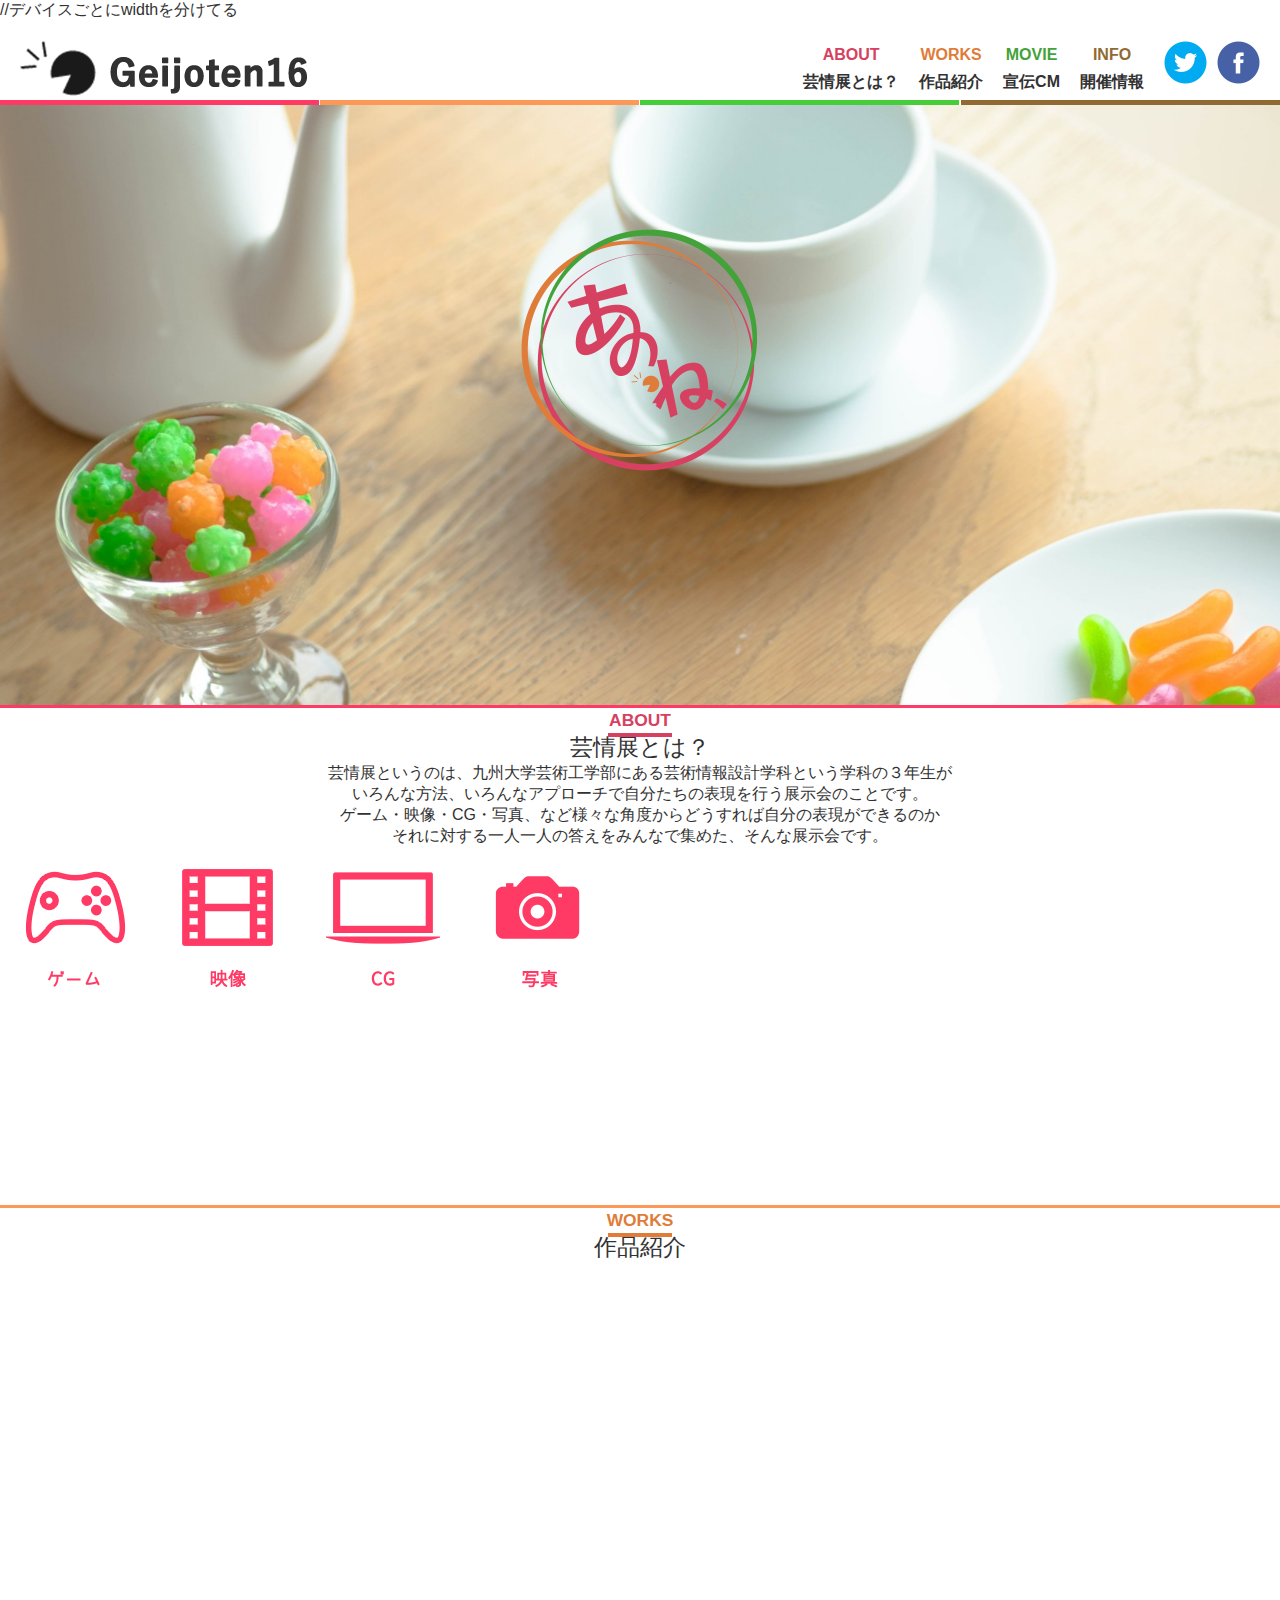
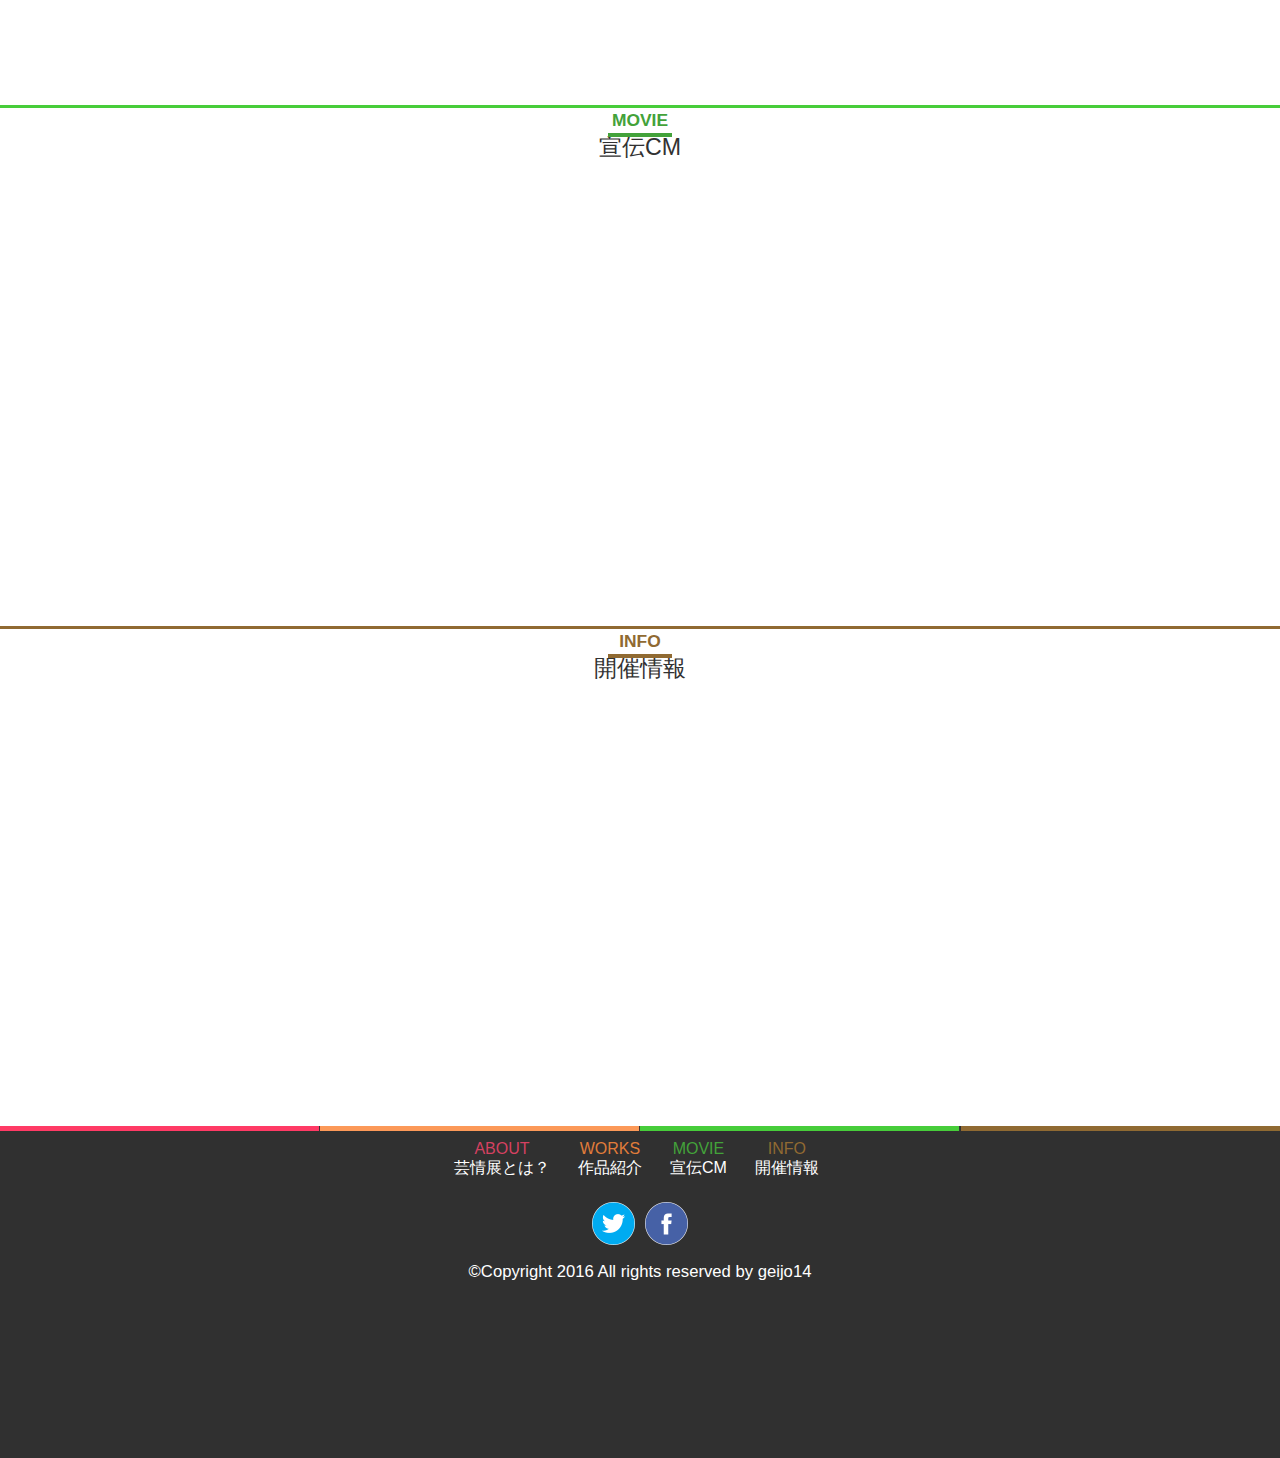
==== htdocs/index.html @ e57b0a5e "もらったフォルダ" ====
<!DOCTYPE html>
<html lang="ja">
<head>
    <meta charset="UTF-8">
    <title>「あのね、」</title>
    <meta name="viewport" content="width=device-width,initial-scale=1"> //デバイスごとにwidthを分けてる
    <link rel="stylesheet" href="common/css/reset.css">
    <link rel="stylesheet" href="common/css/common.css">
	<link rel="stylesheet" media="all" type="text/css" href="css/index.css" />
	<!-- ※デフォルトのスタイル（index.css） -->
	<link rel="stylesheet" media="all" type="text/css" href="css/tablet.css" />
	<!-- ※タブレット用のスタイル（tablet.css） -->
	<link rel="stylesheet" media="all" type="text/css" href="css/sp.css" />
	<!-- ※スマートフォン用のスタイル（sp.css） -->
	<script type="text/javascript" src="common/js/jquery.js"></script>
    <script type="text/javascript" src="js/index.js"></script>
</head>
<body>
<div class="wrap">
    <header class="clearfix">
        <h1><img src="images/h1_txt.png" alt="Geijoten" /></h1>
        <div class="snsBtn"><a href="" class="pr10"><img src="images/btn_twit.png" alt=""></a><a href=""><img src="images/btn_fb.png" alt=""></a></div>
        <nav class="headerNav">
            <ul class="clearfix">
                <li><a href="#area01"><span class="red">ABOUT</span><br />芸情展とは？</a></li>
                <li><a href="#area02"><span class="orange">WORKS</span><br />作品紹介</a></li>
                <li><a href="#area03"><span class="green">MOVIE</span><br />宣伝CM</a></li>
                <li><a href="#area04"><span class="brown">INFO</span><br />開催情報</a></li>
            </ul>
        </nav>
    </header>
    <div id="top">
    	<img src="images/logo.png" alt="" class="logo" width="250" />
    </div>
    <div id="contentsArea">
           <div id="area01" class="bgLine">
            <h2><span class="red">ABOUT</span><br />芸情展とは？</h2>
            
            
            <p class="text">芸情展というのは、九州大学芸術工学部にある芸術情報設計学科という学科の３年生が<br />いろんな方法、いろんなアプローチで自分たちの表現を行う展示会のことです。</p>
            
            <p class="text">ゲーム・映像・CG・写真、など様々な角度からどうすれば自分の表現ができるのか<br />それに対する一人一人の答えをみんなで集めた、そんな展示会です。</p>
            
            
            <ul>
                <li>
                    <img src="images/area1_img_01.png" alt="">
                </li>
                <li>
                    <img src="images/area1_img_02.png" alt="">
                </li>
                <li>
                    <img src="images/area1_img_03.png" alt="">
                </li>
                <li>
                    <img src="images/area1_img_04.png" alt="">
                </li>
                
            </ul>
            
            
		   </div>
           <div id="area02" class="bgLine">
            <h2><span class="orange">WORKS</span><br />作品紹介</h2>
            
            
            
            
            
            
            
            
            
		   </div>
           <div id="area03" class="bgLine">
            <h2><span class="green">MOVIE</span><br />宣伝CM</h2>
            
            
            
            
            
            
            
            
		   </div>
       	　　<div id="area04" class="bgLine">
            <h2><span class="brown">INFO</span><br />開催情報</h2>
            
            
            
            
            
            
            
            
            
		    </div>
        </div>
   <footer>
        <nav class="footerNav">
            <ul class="clearfix">
                <li><a href="#area01"><span class="red">ABOUT</span><br />芸情展とは？</a></li>
                <li><a href="#area02"><span class="orange">WORKS</span><br />作品紹介</a></li>
                <li><a href="#area03"><span class="green">MOVIE</span><br />宣伝CM</a></li>
                <li><a href="#area04"><span class="brown">INFO</span><br />開催情報</a></li>
            </ul>
        </nav>
        <div class="snsBtn"><a href="" class="pr10"><img src="images/btn_twit.png" alt=""></a><a href=""><img src="images/btn_fb.png" alt=""></a></div>
        <p class="copy"><small>&copy;Copyright 2016 All rights reserved by geijo14</small></p>
	</footer>
</div>
</body>
</html>
---- htdocs/common/css/common.css ----
/**-----------------------**/

.pr10 {
	padding-right: 10px;
}
body {
	font-family: YuGothic, '游ゴシック', "ヒラギノ角ゴ Pro W3", "Hiragino Kaku Gothic Pro", "メイリオ", Meiryo, Osaka, "ＭＳ Ｐゴシック", "MS PGothic", sans-serif;
    color: #323232;
}
.wrap {
	width: 100%;
}
a {
    text-decoration: none;
	color: #323232;
}
a:hover {
    opacity: 0.7;
}
.wrap {
    width: 100%;
}
h2 {
    text-align: center;
	font-size: 145%;
}
h2 span {
    font-size: 75%;
    text-align: center;
    margin-bottom: 50px;
    font-weight: bold;
    position: relative;
}
h2 span:after {
    content: '';
    position: absolute;
    width: 60px;
    bottom: -7px;
    left: 50%;
    margin-left: -32px;
}
h2 span.red:after {
	border: 2px solid #d64161;
}
h2 span.orange:after {
	border: 2px solid #e07c3a;
}
h2 span.green:after {
	border: 2px solid #43a23a;
}
h2 span.brown:after {
	border: 2px solid #906a32;
}
.red {color: #d64161;}
.orange {color: #e07c3a;}
.green {color: #43a23a;}
.brown {color: #906a32;}


.text{
    text-align: center;
}

#area01 li{
    display: inline;
    width: 150px;
    height: 150px;
}

/**clear
-----------------------**/
.clearfix:after {
    content:".";
    display:block; 
    height:0; 
    clear:both; 
    visibility:hidden; 
    font-size: .1em;
}
.clearfix { 
    display:inline-block;
}

/**header
-----------------------**/
header {
    padding-top: 20px;
	width: 100%;
	background-image: url(../../images/header_line.png);
	background-size: contain;
	background-position: bottom;
	background-repeat: no-repeat;
	vertical-align: bottom;
}
h1 {
    font-size: 133%;
    float: left;
    line-height: 32px;
    font-weight: bold;
}
.headerNav {
    float: right;
}
.headerNav ul li {
    float: left;
	text-align: center;
	vertical-align: middle;
	padding-right: 20px;
	line-height: 1.7em;
	font-weight: bold;
}
header .snsBtn {
	float: right;
	padding-right: 20px;
}

/**top
-----------------------**/
#top {
	height: 600px;
	background-repeat: no-repeat;
	background-size: cover;
	background-position: center;
	background-image: url(../../images/main_bg.jpg);
	position: relative;
}
.logo {
	position: absolute;
	top: 120px;
	left: 50%;
	margin-left: -125px;
}

/**bgLine
-----------------------**/
.bgLine {
	background-position: top;
	background-attachment: scroll, fixed;
	background-repeat: no-repeat;
	background-size: contain;
	height: 500px;
}

/**area01
-----------------------**/
#area01 {
	background-image: url(../../images/area01_line.png), url(../../images/area01_line.png);
	z-index: 100;
}













/**area02
-----------------------**/
#area02 {
	background-image: url(../../images/area02_line.png),url(../../images/area02_line.png);
	z-index: 200;
}














/**area03
-----------------------**/
#area03 {
	background-image: url(../../images/area03_line.png), url(../../images/area03_line.png);
	z-index: 300;
}














/**area04
-----------------------**/
#area04 {
	background-image: url(../../images/area04_line.png), url(../../images/area04_line.png);
	z-index: 400;
}


















/**footer
-----------------------**/
footer {
    width: 100%;
    height: 332px;
    background-color: #303030;
    position: relative;
	background-image: url(../../images/header_line.png);
	background-position: top;
	background-size: contain;
	background-repeat: no-repeat;
	color: #ffffff;
}
.footerNav {
	width: 400px;
	margin: 0 auto;
}
.footerNav li {
    float: left;
    padding: 14px;
	text-align: center;
}
.footerNav a {
    text-decoration: none;
	color: #ffffff;
}
footer .snsBtn {
	width: 96px;
	margin: 0 auto;
}
.copy {
    text-align: center;
    padding-top: 10px;
    font-size: 20px;
}
---- htdocs/css/index.css ----
@media screen and (min-width: 769px){
h1 {
	padding-left: 20px;
}
	
}
---- htdocs/css/tablet.css ----
@media screen and (max-width: 768px){
	img{
	max-width: 100%;
	height: auto;
	width /***/:auto;　
	}

	
}
---- htdocs/css/sp.css ----
@media screen and (max-width:640px){

img{
	max-width: 100%;
	height: auto;
	width /***/:auto;　
}
header {
	padding: 10px 0;
}
h1 {
	padding-left: 10px;
}
header,
footer,
#contentsArea div {
	background-size: 100% 2px;
}
.headerNav {
	display: none;
}
header .snsBtn {
	display: none;
}
h1 img {
	width: 65%;
}
.logo {
	width: 50%;
}

	
h2 span.red:after {
	border: 1px solid #d64161;
}
h2 span.orange:after {
	border: 1px solid #e07c3a;
}
h2 span.green:after {
	border: 1px solid #43a23a;
}
h2 span.brown:after {
	border: 1px solid #906a32;
}
.footerNav {
    width: 80%;
	padding-top: 30px;
}
.footerNav li {
    font-size: 70%;
    padding: 7px;
    text-align: center;
}
.copy {
	font-size: 80%;
}
}
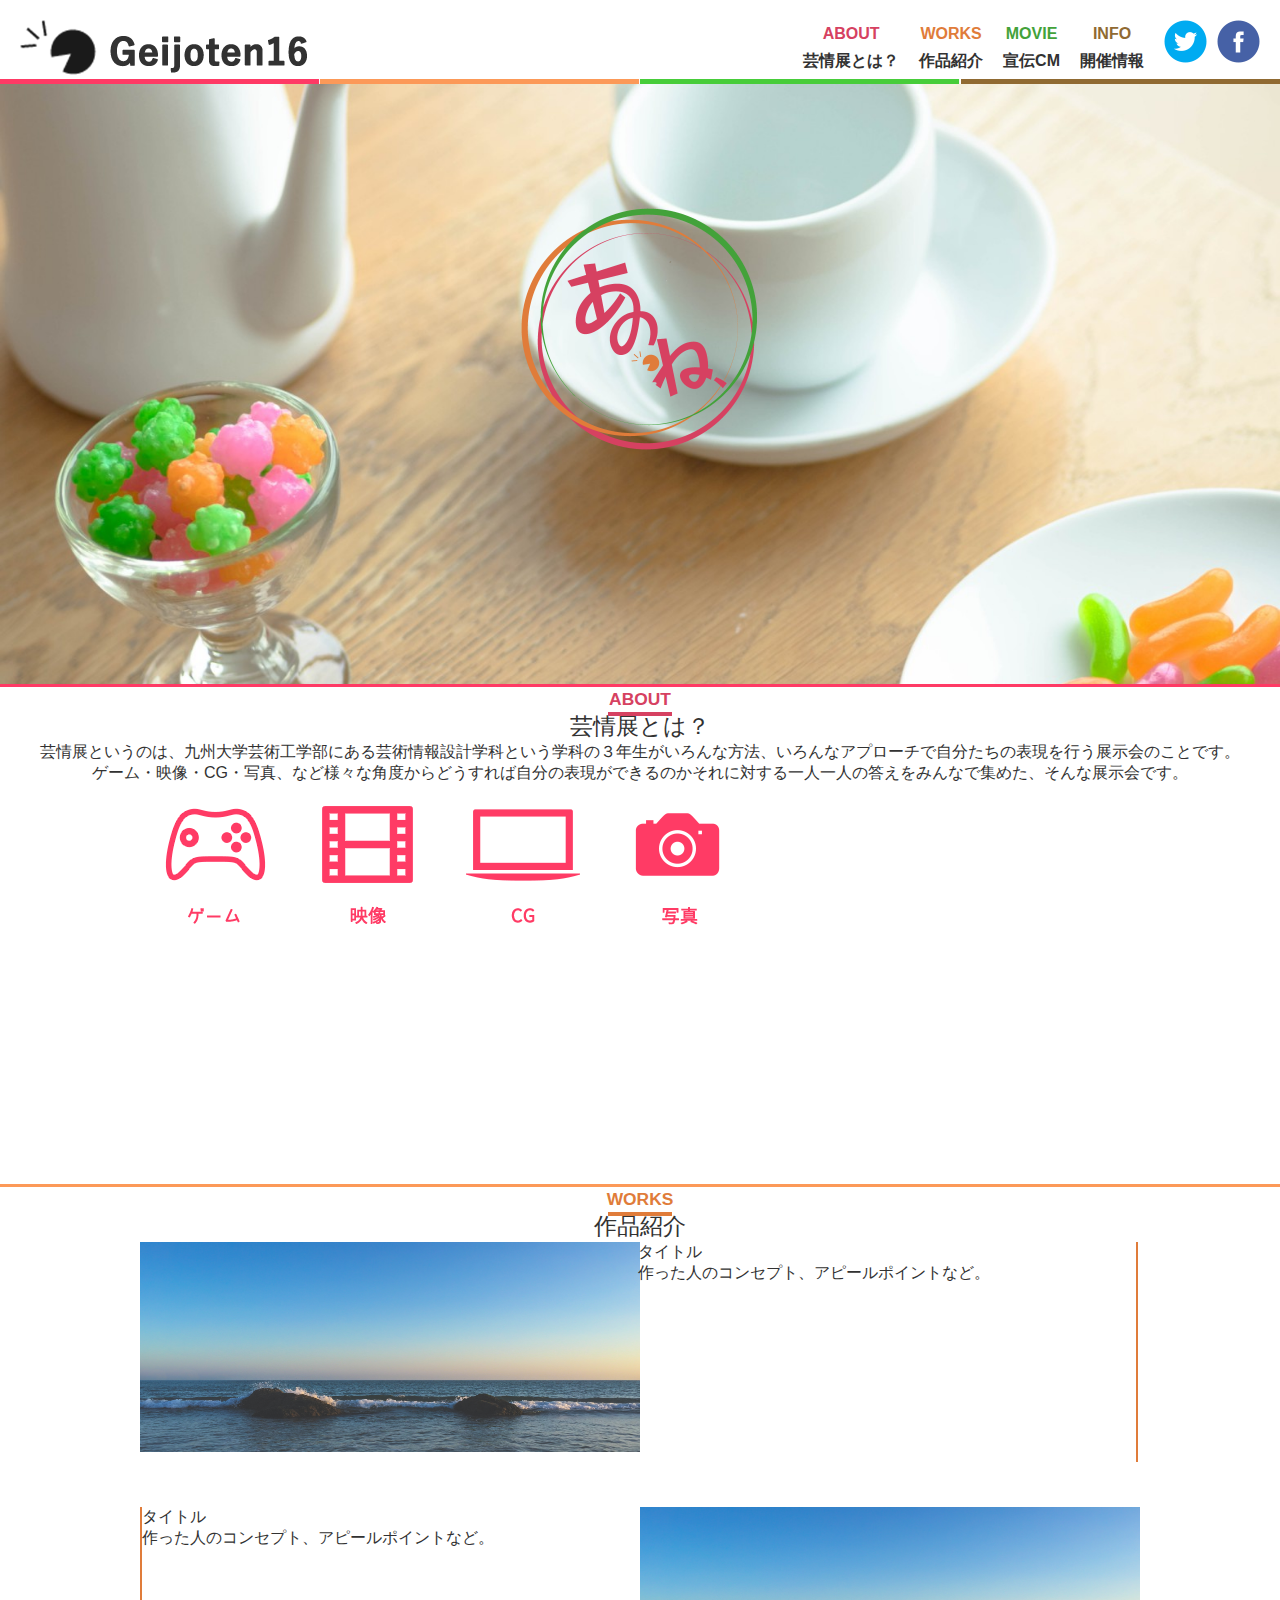
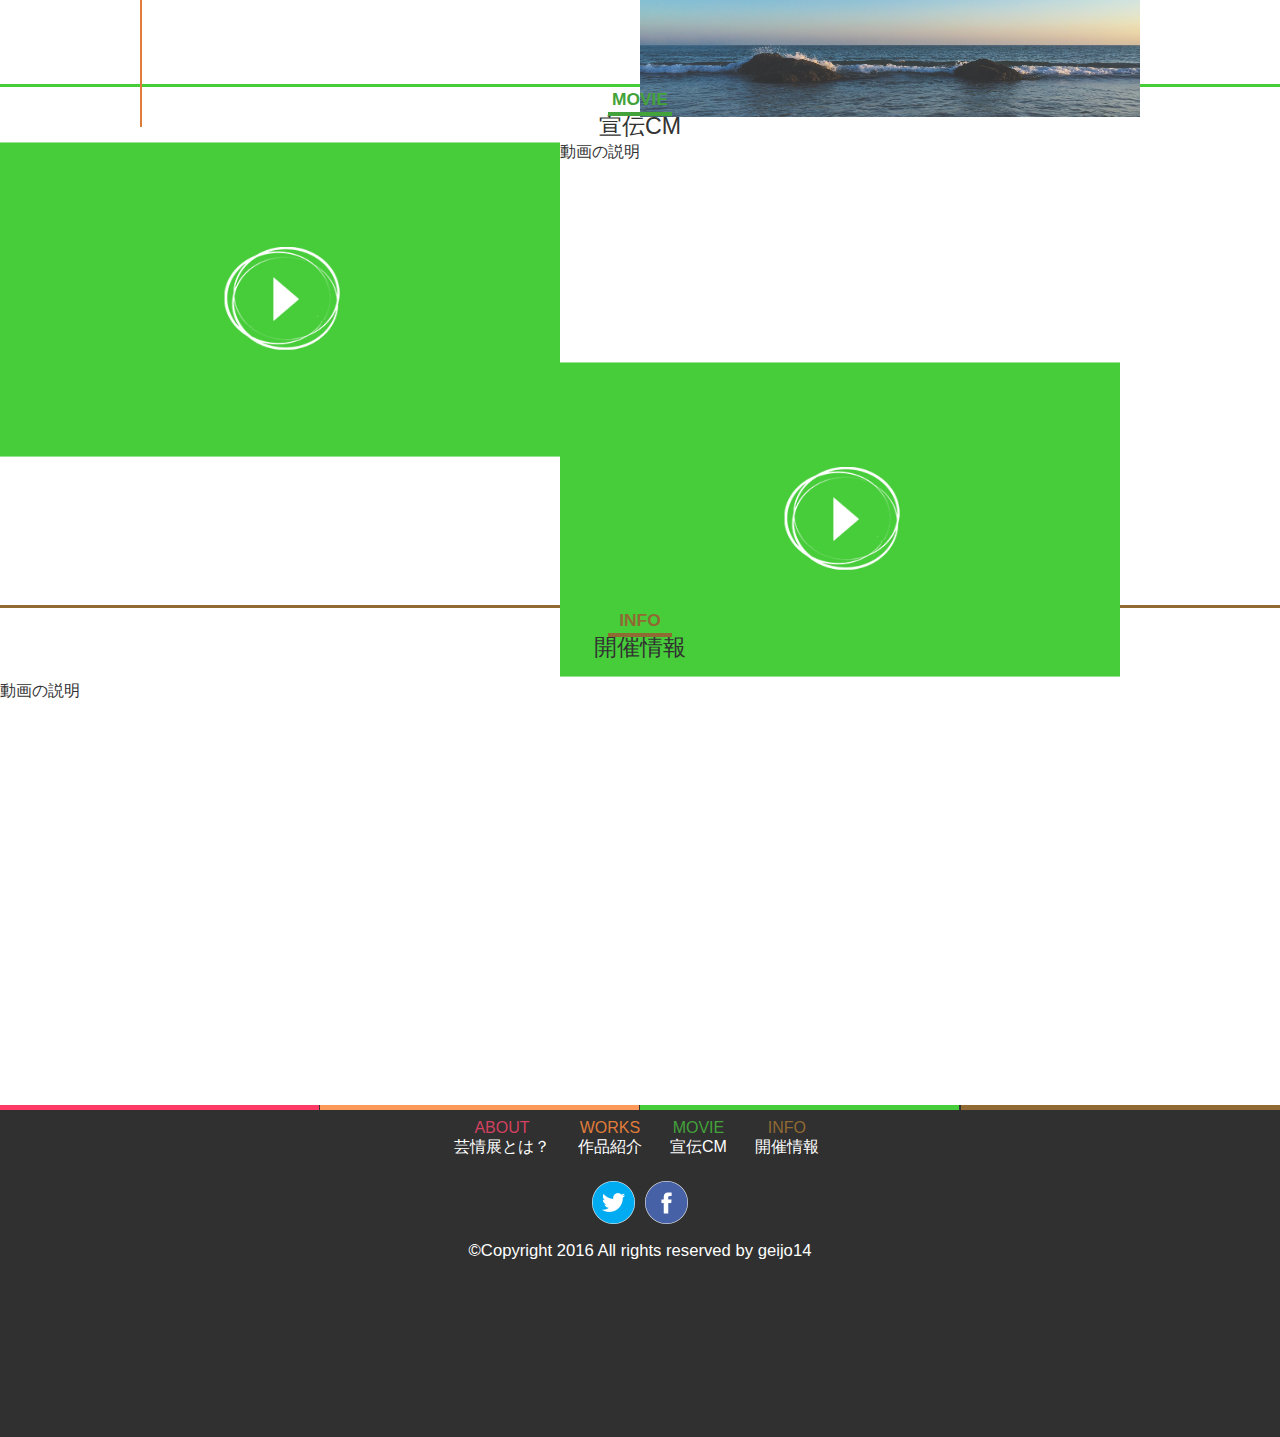
==== commit 48fdc955: "まーくんの変更を追加" ====
--- a/htdocs/index.html
+++ b/htdocs/index.html
@@ -3,7 +3,7 @@
 <head>
     <meta charset="UTF-8">
     <title>「あのね、」</title>
-    <meta name="viewport" content="width=device-width,initial-scale=1"> //デバイスごとにwidthを分けてる
+    <meta name="viewport" content="width=device-width,initial-scale=1">
     <link rel="stylesheet" href="common/css/reset.css">
     <link rel="stylesheet" href="common/css/common.css">
 	<link rel="stylesheet" media="all" type="text/css" href="css/index.css" />
@@ -37,12 +37,12 @@
             <h2><span class="red">ABOUT</span><br />芸情展とは？</h2>
             
             
-            <p class="text">芸情展というのは、九州大学芸術工学部にある芸術情報設計学科という学科の３年生が<br />いろんな方法、いろんなアプローチで自分たちの表現を行う展示会のことです。</p>
+            <p class="text">芸情展というのは、九州大学芸術工学部にある芸術情報設計学科という学科の３年生がいろんな方法、いろんなアプローチで自分たちの表現を行う展示会のことです。</p>
             
-            <p class="text">ゲーム・映像・CG・写真、など様々な角度からどうすれば自分の表現ができるのか<br />それに対する一人一人の答えをみんなで集めた、そんな展示会です。</p>
+            <p class="text">ゲーム・映像・CG・写真、など様々な角度からどうすれば自分の表現ができるのかそれに対する一人一人の答えをみんなで集めた、そんな展示会です。</p>
             
             
-            <ul>
+            <ul class="m-auto">
                 <li>
                     <img src="images/area1_img_01.png" alt="">
                 </li>
@@ -57,13 +57,33 @@
                 </li>
                 
             </ul>
-            
-            
 		   </div>
+          
+          
+          
            <div id="area02" class="bgLine">
             <h2><span class="orange">WORKS</span><br />作品紹介</h2>
             
-            
+            <dl class="m-auto">
+                
+                    <dt>
+                        <img src="images/works_photo.jpg" alt="" width="500px" height="210px">
+                    </dt>
+                    <dd class="b-right">
+                        <h3>タイトル</h3>
+                        <p>作った人のコンセプト、アピールポイントなど。</p>
+                    </dd>
+                
+                <div class="mt45">
+                    <dt class="b-left">
+                        <h3>タイトル</h3>
+                        <p>作った人のコンセプト、アピールポイントなど。</p>
+                    </dt>
+                    <dd>
+                        <img src="images/works_photo.jpg" alt="" width="500px" height="210px">
+                    </dd>
+                </div>
+            </dl>
             
             
             
@@ -75,7 +95,18 @@
            <div id="area03" class="bgLine">
             <h2><span class="green">MOVIE</span><br />宣伝CM</h2>
             
-            
+            <dl class="m-auto clearfix">
+                <dt class="clearfix">
+                    <img src="images/area3_img_01.png" alt="" width="560px" height="315px">
+                </dt>
+                <dd>動画の説明</dd>
+                
+                <dt>
+                    <img src="images/area3_img_01.png" alt="" width="560px" height="315px">
+                </dt>
+                <dd>動画の説明</dd>
+                
+            </dl>
             
             
             
--- a/htdocs/common/css/common.css
+++ b/htdocs/common/css/common.css
@@ -61,11 +61,14 @@
     text-align: center;
 }
 
-#area01 li{
-    display: inline;
-    width: 150px;
-    height: 150px;
-}
+.m-auto{
+    margin: 0 auto;
+}
+
+#contentsArea{
+   
+}
+
 
 /**clear
 -----------------------**/
@@ -139,6 +142,7 @@
 	background-repeat: no-repeat;
 	background-size: contain;
 	height: 500px;
+    width:100%;
 }
 
 /**area01
@@ -148,8 +152,13 @@
 	z-index: 100;
 }
 
-
-
+#area01 ul{
+    width:1000px;
+}
+
+#area01 li{
+    display: inline-block;
+}
 
 
 
@@ -167,14 +176,27 @@
 	z-index: 200;
 }
 
-
-
-
-
-
-
-
-
+#area02 dt,dd{
+    width: 498px;
+    height: 220px;
+    float: left;
+}
+
+#area02 dl{
+    width: 1000px; 
+}
+
+.b-left{
+    border-left: 2px solid #e07c3a;
+}
+.b-right{
+    border-right: 2px solid #e07c3a;
+}
+
+.mt45{
+    margin-top: 45px;    
+    display: inline-block;
+}
 
 
 
@@ -185,9 +207,15 @@
 #area03 {
 	background-image: url(../../images/area03_line.png), url(../../images/area03_line.png);
 	z-index: 300;
-}
-
-
+    
+}
+
+
+
+#area03 dt, #area03 dd{
+    display: inline-block;
+    float: left;
+}
 
 
 
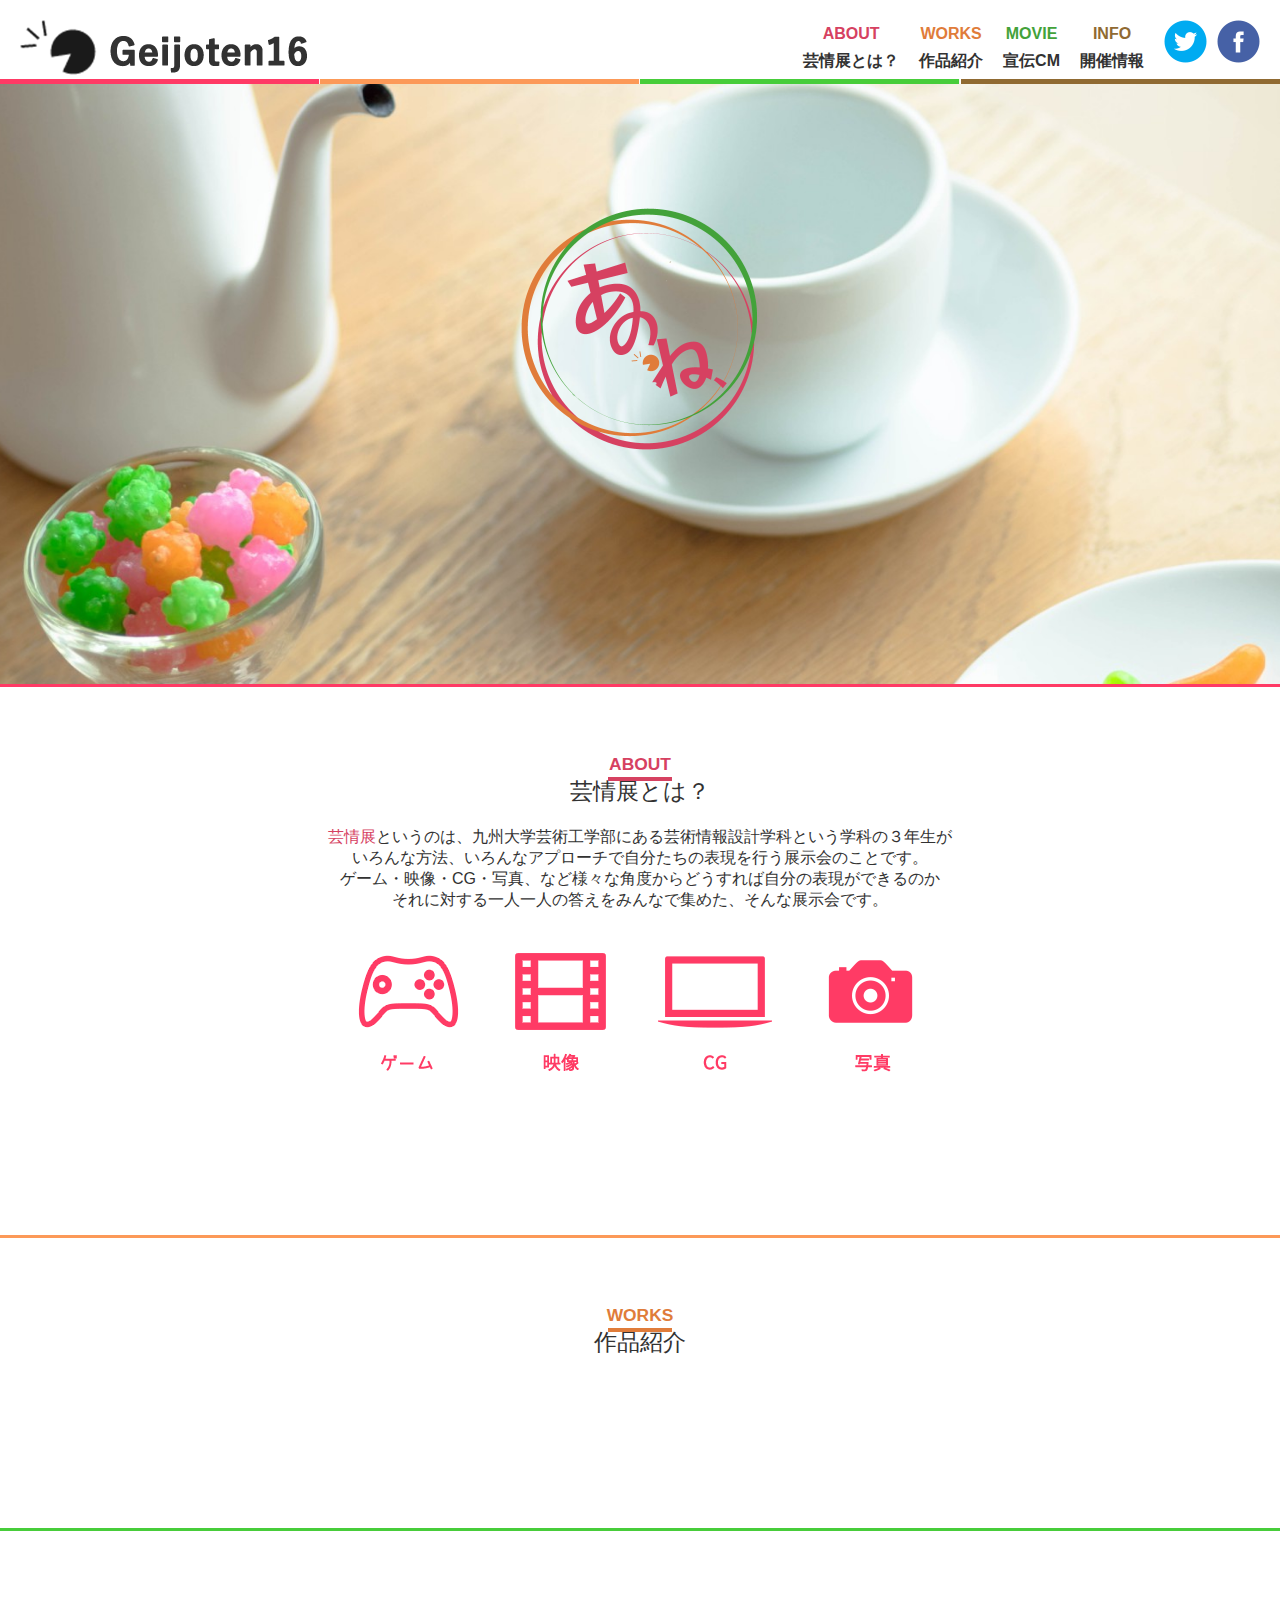
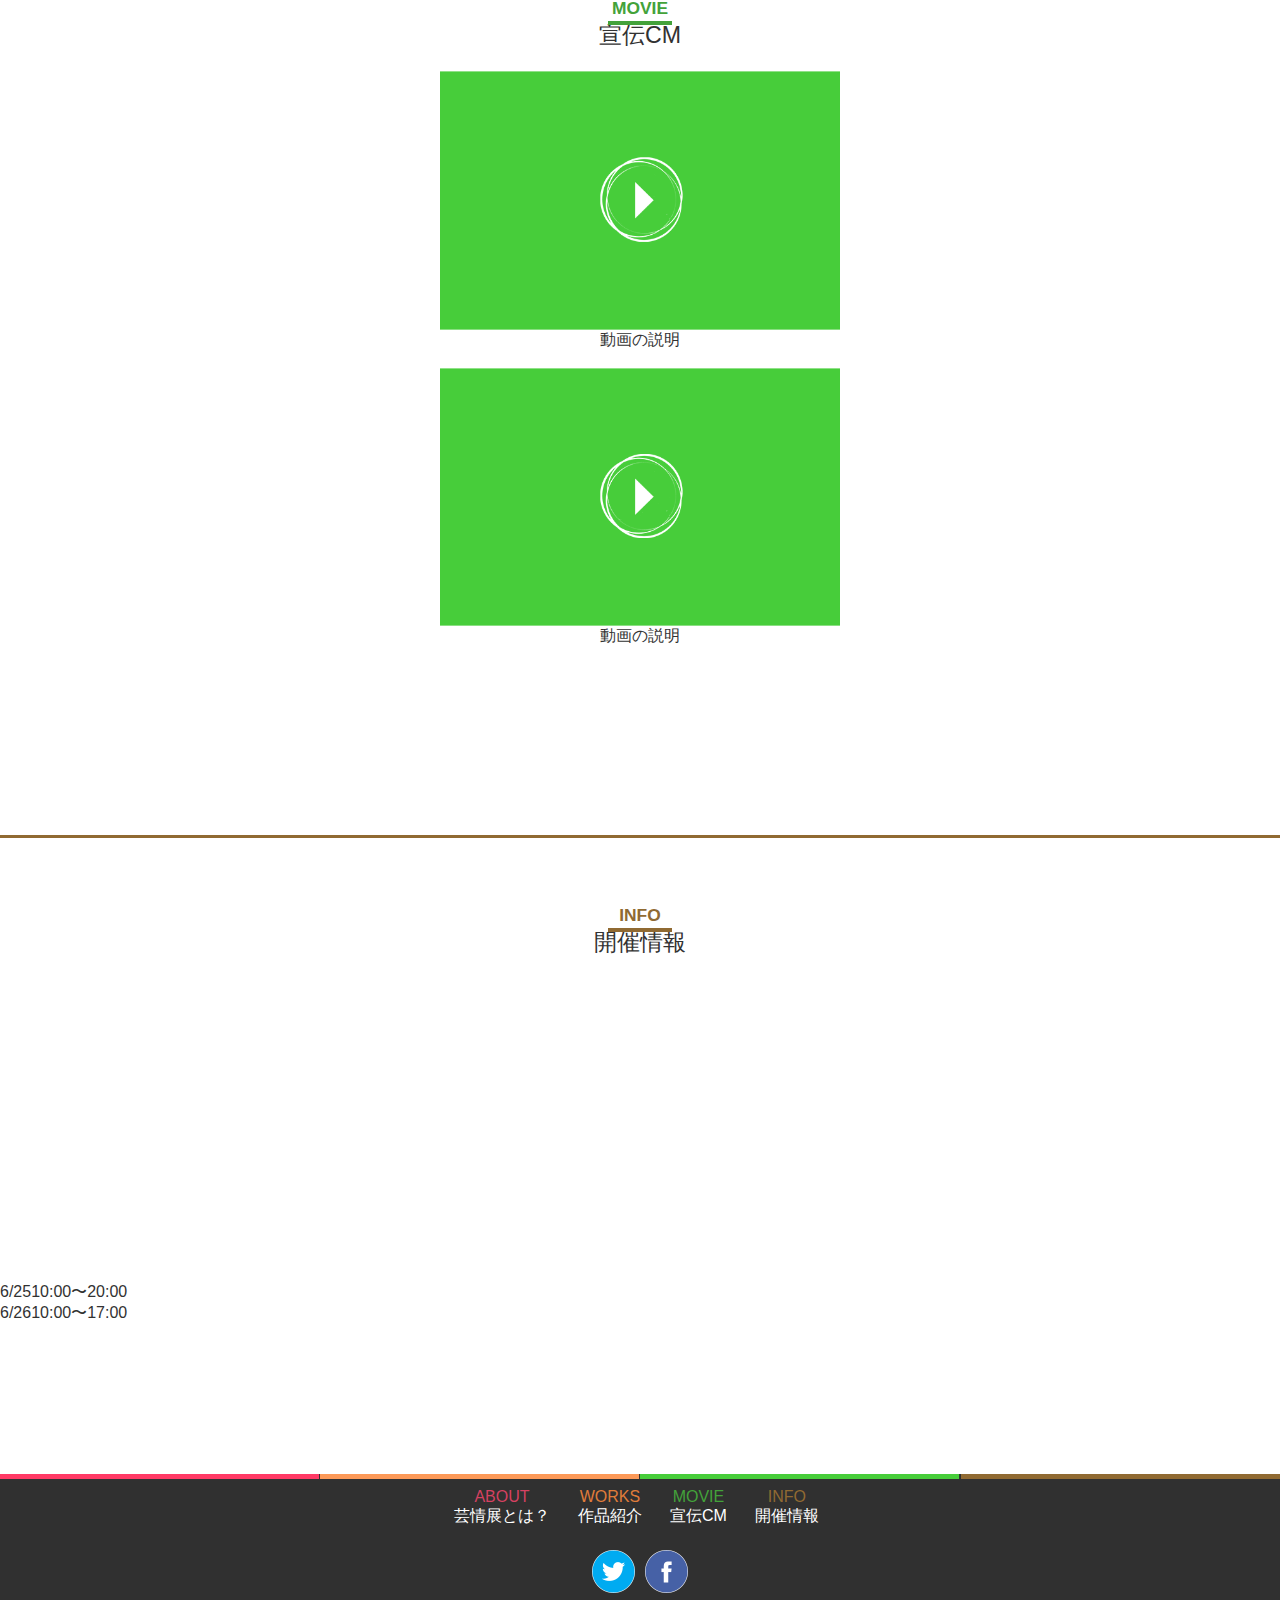
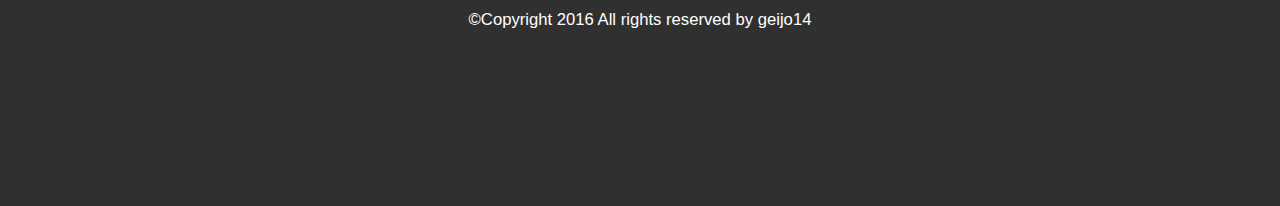
==== commit f97f7ed4: "今まで作業した分" ====
--- a/htdocs/index.html
+++ b/htdocs/index.html
@@ -37,12 +37,11 @@
             <h2><span class="red">ABOUT</span><br />芸情展とは？</h2>
             
             
-            <p class="text">芸情展というのは、九州大学芸術工学部にある芸術情報設計学科という学科の３年生がいろんな方法、いろんなアプローチで自分たちの表現を行う展示会のことです。</p>
-            
-            <p class="text">ゲーム・映像・CG・写真、など様々な角度からどうすれば自分の表現ができるのかそれに対する一人一人の答えをみんなで集めた、そんな展示会です。</p>
+            <p class="text"><span class="red">芸情展</span>というのは、九州大学芸術工学部にある芸術情報設計学科という学科の３年生が<br>いろんな方法、いろんなアプローチで自分たちの表現を行う展示会のことです。
+            <p class="text">ゲーム・映像・CG・写真、など様々な角度からどうすれば自分の表現ができるのか<br>それに対する一人一人の答えをみんなで集めた、そんな展示会です。</p>
             
             
-            <ul class="m-auto">
+            <ul class="area01_img">
                 <li>
                     <img src="images/area1_img_01.png" alt="">
                 </li>
@@ -64,50 +63,19 @@
            <div id="area02" class="bgLine">
             <h2><span class="orange">WORKS</span><br />作品紹介</h2>
             
-            <dl class="m-auto">
-                
-                    <dt>
-                        <img src="images/works_photo.jpg" alt="" width="500px" height="210px">
-                    </dt>
-                    <dd class="b-right">
-                        <h3>タイトル</h3>
-                        <p>作った人のコンセプト、アピールポイントなど。</p>
-                    </dd>
-                
-                <div class="mt45">
-                    <dt class="b-left">
-                        <h3>タイトル</h3>
-                        <p>作った人のコンセプト、アピールポイントなど。</p>
-                    </dt>
-                    <dd>
-                        <img src="images/works_photo.jpg" alt="" width="500px" height="210px">
-                    </dd>
-                </div>
-            </dl>
-            
-            
-            
-            
-            
-            
-            
 		   </div>
            <div id="area03" class="bgLine">
-            <h2><span class="green">MOVIE</span><br />宣伝CM</h2>
-            
-            <dl class="m-auto clearfix">
-                <dt class="clearfix">
-                    <img src="images/area3_img_01.png" alt="" width="560px" height="315px">
-                </dt>
-                <dd>動画の説明</dd>
-                
-                <dt>
-                    <img src="images/area3_img_01.png" alt="" width="560px" height="315px">
-                </dt>
-                <dd>動画の説明</dd>
-                
-            </dl>
-            
+            <h2><span class="green">MOVIE</span><br />宣伝CM</h2>            
+               <ul class="movie">
+               	<li>
+               		<img src="images/area3_img_01.png" width="400px" alt="">
+               		<span class="movieTit">動画の説明</span>
+                </li>
+               	<li>
+               		<img src="images/area3_img_01.png" width="400px" alt="">
+               		<span class="movieTit">動画の説明</span>
+               	</li>
+               </ul>
             
             
             
@@ -116,8 +84,17 @@
 		   </div>
        	　　<div id="area04" class="bgLine">
             <h2><span class="brown">INFO</span><br />開催情報</h2>
-            
-            
+            <div class="mapArea">
+				<div class="map">
+					<iframe src="https://www.google.com/maps/embed?pb=!1m18!1m12!1m3!1d3324.758526374989!2d130.42567426461056!3d33.559649730742805!2m3!1f0!2f0!3f0!3m2!1i1024!2i768!4f13.1!3m3!1m2!1s0x3541910316cc5749%3A0xd63bec90c025e4ee!2z44CSODE1LTAwMzMg56aP5bKh55yM56aP5bKh5biC5Y2X5Yy65aSn5qmL77yR5LiB55uu77yT4oiS77yS77yXIOS5neW3nuWkp-WtpuWkp-api-OCteODhuODqeOCpOODiA!5e0!3m2!1sja!2sjp!4v1464620823071" width="400" height="300" frameborder="0" style="border:0" allowfullscreen></iframe>
+				</div>
+           		<div class="textArea">
+           			<ul>
+						<li><span>6/25</span>10:00〜20:00</li>
+						<li><span>6/26</span>10:00〜17:00</li>
+           			</ul>
+           		</div>
+            </div>
             
             
             
--- a/htdocs/common/css/common.css
+++ b/htdocs/common/css/common.css
@@ -1,3 +1,7 @@
+html {
+	width: 100%;
+	height: 100%;
+}
 /**-----------------------**/
 
 .pr10 {
@@ -23,6 +27,7 @@
 h2 {
     text-align: center;
 	font-size: 145%;
+	padding: 65px 0 20px 0;
 }
 h2 span {
     font-size: 75%;
@@ -57,18 +62,9 @@
 .brown {color: #906a32;}
 
 
-.text{
-    text-align: center;
-}
-
-.m-auto{
-    margin: 0 auto;
-}
-
-#contentsArea{
-   
-}
-
+.text {
+    text-align: center;
+}
 
 /**clear
 -----------------------**/
@@ -94,6 +90,8 @@
 	background-position: bottom;
 	background-repeat: no-repeat;
 	vertical-align: bottom;
+	background-color: #ffffff;
+	z-index: 600;
 }
 h1 {
     font-size: 133%;
@@ -126,6 +124,7 @@
 	background-position: center;
 	background-image: url(../../images/main_bg.jpg);
 	position: relative;
+	background-attachment: fixed;
 }
 .logo {
 	position: absolute;
@@ -141,8 +140,8 @@
 	background-attachment: scroll, fixed;
 	background-repeat: no-repeat;
 	background-size: contain;
-	height: 500px;
     width:100%;
+	padding-bottom: 150px;
 }
 
 /**area01
@@ -151,12 +150,12 @@
 	background-image: url(../../images/area01_line.png), url(../../images/area01_line.png);
 	z-index: 100;
 }
-
-#area01 ul{
-    width:1000px;
-}
-
-#area01 li{
+.area01_img {
+    width:615px;
+	margin: 0 auto;
+	padding-top: 20px;
+}
+#area01 li {
     display: inline-block;
 }
 
@@ -176,29 +175,6 @@
 	z-index: 200;
 }
 
-#area02 dt,dd{
-    width: 498px;
-    height: 220px;
-    float: left;
-}
-
-#area02 dl{
-    width: 1000px; 
-}
-
-.b-left{
-    border-left: 2px solid #e07c3a;
-}
-.b-right{
-    border-right: 2px solid #e07c3a;
-}
-
-.mt45{
-    margin-top: 45px;    
-    display: inline-block;
-}
-
-
 
 
 
@@ -206,19 +182,22 @@
 -----------------------**/
 #area03 {
 	background-image: url(../../images/area03_line.png), url(../../images/area03_line.png);
-	z-index: 300;
-    
-}
-
-
-
-#area03 dt, #area03 dd{
-    display: inline-block;
-    float: left;
-}
-
-
-
+	z-index: 300;   
+}
+.movie img {
+	vertical-align: bottom;
+}
+.movie li {
+	margin-bottom: 17px;
+}
+.movie {
+	width: 400px;
+	margin: 0 auto;
+}
+.movieTit {
+	text-align: center;
+	display: block;
+}
 
 
 
@@ -234,7 +213,9 @@
 	background-image: url(../../images/area04_line.png), url(../../images/area04_line.png);
 	z-index: 400;
 }
-
+.map {
+	
+}
 
 
 
